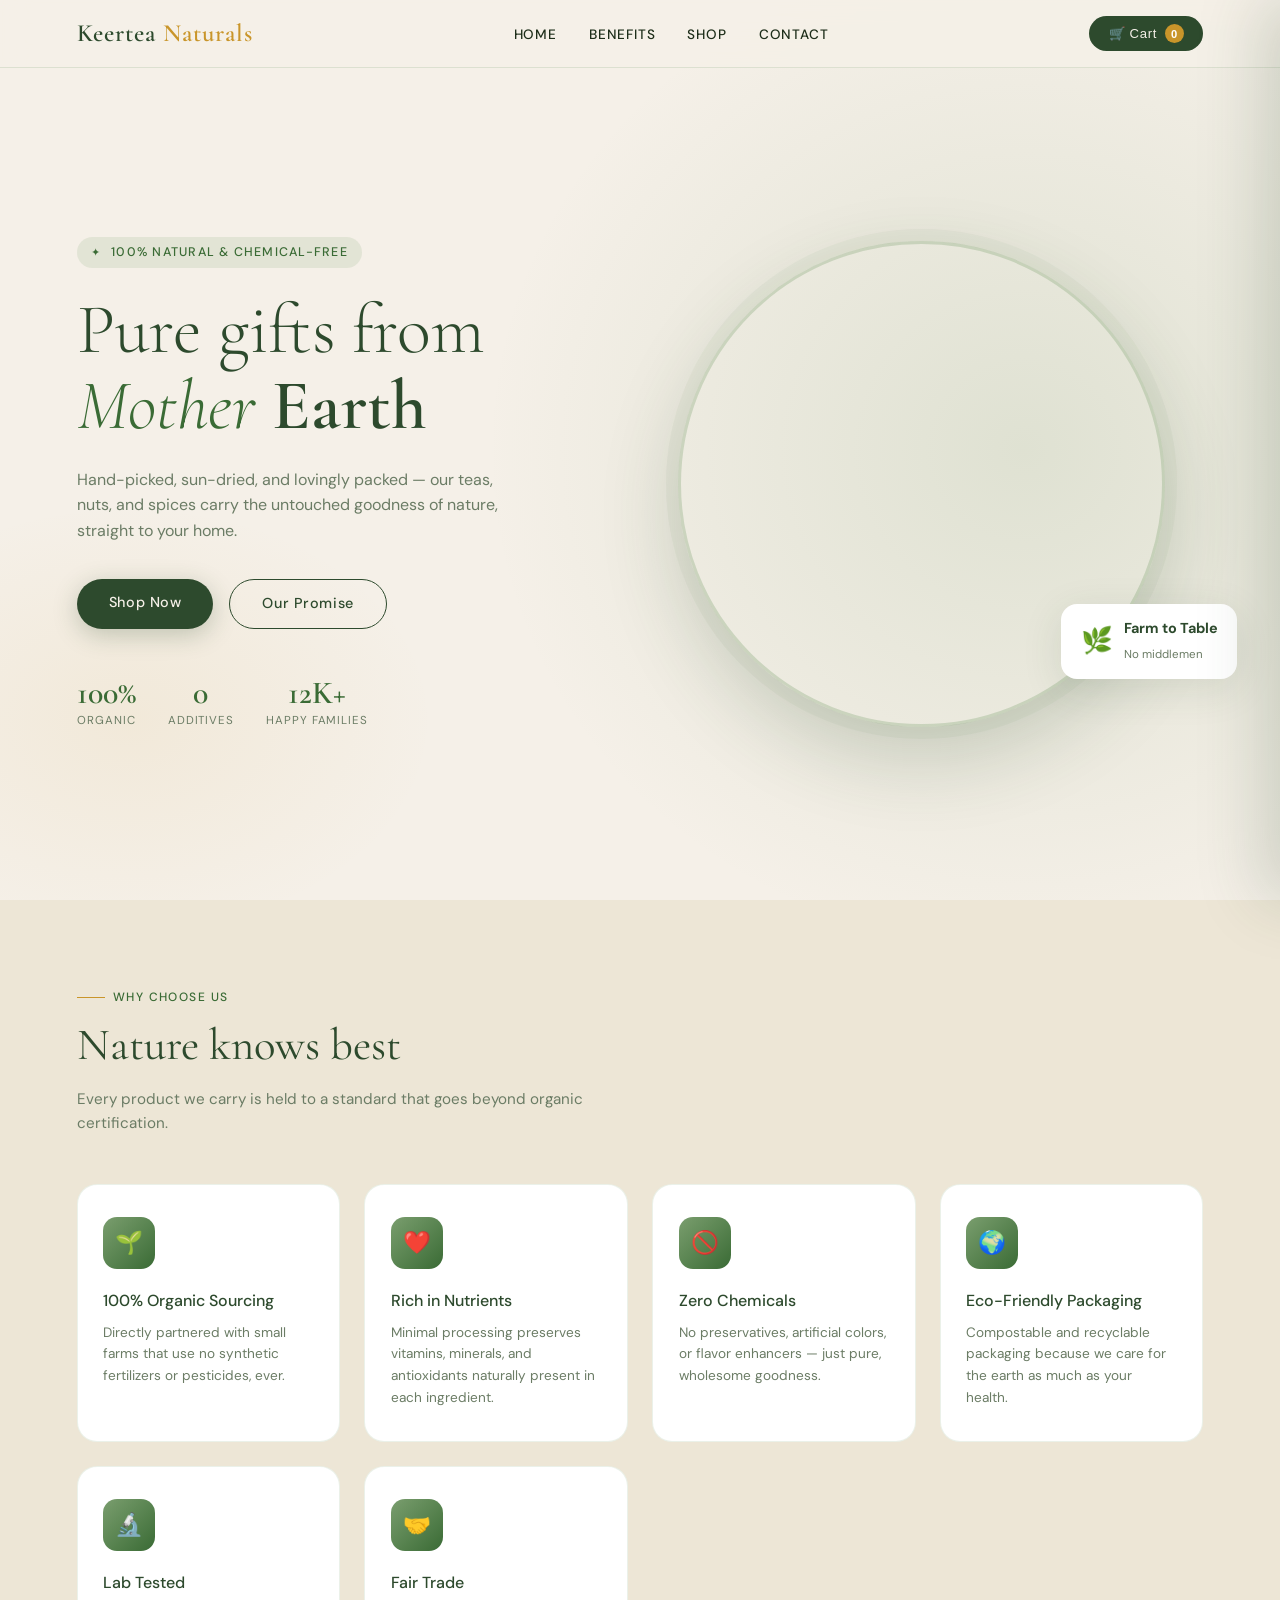
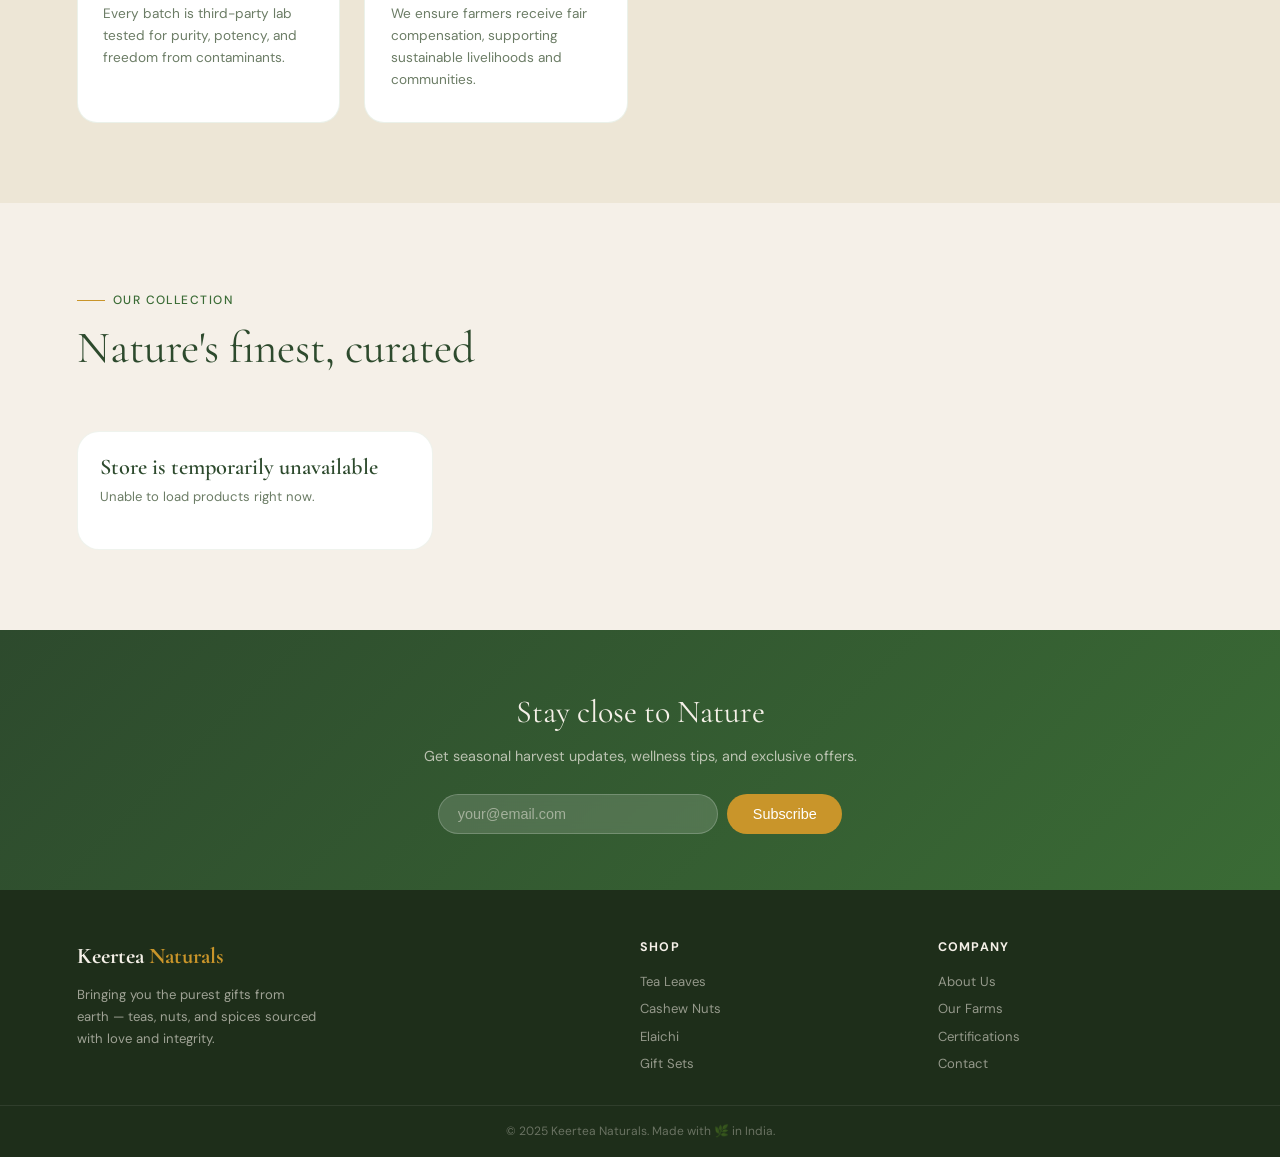
==== index.html @ 20f11849 "Initial commit" ====
<!DOCTYPE html>
<html lang="en">
<head>
<meta charset="UTF-8">
<meta name="viewport" content="width=device-width, initial-scale=1.0">
<title>KeerTea Naturals — Premium Tea & Spices</title>
<link href="https://fonts.googleapis.com/css2?family=Cormorant+Garamond:ital,wght@0,300;0,400;0,600;1,300;1,400&family=DM+Sans:wght@300;400;500&display=swap" rel="stylesheet">
<link rel="stylesheet" href="styles.css">
</head>
<body>

<!-- Global toast used for quick feedback like add-to-cart and form actions. -->
<div class="toast" id="toast"></div>

<!-- Full-screen mobile navigation toggled from the hamburger button. -->
<div class="mobile-menu" id="mobileMenu">
  <button class="mm-close" onclick="closeMobile()">✕</button>
  <a href="#hero" onclick="closeMobile()">Home</a>
  <a href="#benefits" onclick="closeMobile()">Benefits</a>
  <a href="#products" onclick="closeMobile()">Shop</a>
  <a href="#contact" onclick="closeMobile()">Contact</a>
</div>

<!-- Sticky site navigation. Cart count is updated dynamically from script.js. -->
<nav id="navbar">
  <a href="#hero" class="nav-logo">Keertea <span>Naturals</span></a>
  <ul class="nav-links">
    <li><a href="#hero">Home</a></li>
    <li><a href="#benefits">Benefits</a></li>
    <li><a href="#products">Shop</a></li>
    <li><a href="#contact">Contact</a></li>
  </ul>
  <div style="display:flex;gap:.8rem;align-items:center">
    <button class="cart-btn" onclick="toggleCart()">
      🛒 Cart <span class="cart-count" id="cartCount">0</span>
    </button>
    <button class="hamburger" onclick="openMobile()">
      <span></span><span></span><span></span>
    </button>
  </div>
</nav>

<!-- Hero section introduces the brand promise and primary call-to-action. -->
<section id="hero">
  <div class="hero-content">
    <div class="hero-eyebrow">100% Natural &amp; Chemical-Free</div>
    <h1 class="hero-title">
      Pure gifts from<br>
      <em>Mother</em> <strong>Earth</strong>
    </h1>
    <p class="hero-desc">
      Hand-picked, sun-dried, and lovingly packed — our teas, nuts, and spices carry the untouched goodness of nature, straight to your home.
    </p>
    <div class="hero-cta">
      <a href="#products" class="btn-primary">Shop Now</a>
      <a href="#benefits" class="btn-outline">Our Promise</a>
    </div>
    <div class="hero-stats">
      <div class="stat-item">
        <div class="stat-num">100%</div>
        <div class="stat-label">Organic</div>
      </div>
      <div class="stat-item">
        <div class="stat-num">0</div>
        <div class="stat-label">Additives</div>
      </div>
      <div class="stat-item">
        <div class="stat-num">12K+</div>
        <div class="stat-label">Happy Families</div>
      </div>
    </div>
  </div>
  <div class="hero-visual">
    <div class="hero-image-ring">
      <img src="https://images.unsplash.com/photo-1556909114-f6e7ad7d3136?w=700&q=80" alt="Natural products">
    </div>
    <div class="hero-badge">
      <div class="hero-badge-icon">🌿</div>
      <div class="hero-badge-text">
        <strong>Farm to Table</strong>
        <span>No middlemen</span>
      </div>
    </div>
  </div>
</section>

<!-- Brand trust signals and value proposition cards. -->
<section id="benefits">
  <div class="section-tag">Why Choose Us</div>
  <h2 class="section-title">Nature knows best</h2>
  <p class="section-subtitle">Every product we carry is held to a standard that goes beyond organic certification.</p>
  <div class="benefits-grid">
    <div class="benefit-card">
      <div class="benefit-icon">🌱</div>
      <h3>100% Organic Sourcing</h3>
      <p>Directly partnered with small farms that use no synthetic fertilizers or pesticides, ever.</p>
    </div>
    <div class="benefit-card">
      <div class="benefit-icon">❤️</div>
      <h3>Rich in Nutrients</h3>
      <p>Minimal processing preserves vitamins, minerals, and antioxidants naturally present in each ingredient.</p>
    </div>
    <div class="benefit-card">
      <div class="benefit-icon">🚫</div>
      <h3>Zero Chemicals</h3>
      <p>No preservatives, artificial colors, or flavor enhancers — just pure, wholesome goodness.</p>
    </div>
    <div class="benefit-card">
      <div class="benefit-icon">🌍</div>
      <h3>Eco-Friendly Packaging</h3>
      <p>Compostable and recyclable packaging because we care for the earth as much as your health.</p>
    </div>
    <div class="benefit-card">
      <div class="benefit-icon">🔬</div>
      <h3>Lab Tested</h3>
      <p>Every batch is third-party lab tested for purity, potency, and freedom from contaminants.</p>
    </div>
    <div class="benefit-card">
      <div class="benefit-icon">🤝</div>
      <h3>Fair Trade</h3>
      <p>We ensure farmers receive fair compensation, supporting sustainable livelihoods and communities.</p>
    </div>
  </div>
</section>

<!-- Product cards are rendered here dynamically from the PRODUCTS array. -->
<section id="products">
  <div class="products-header">
    <div>
      <div class="section-tag">Our Collection</div>
      <h2 class="section-title">Nature's finest, curated</h2>
    </div>
  </div>
  <div class="products-grid" id="productsGrid"></div>
</section>

<!-- Contact/newsletter section kept simple for a landing-page flow. -->
<div class="newsletter" id="contact">
  <h2>Stay close to Nature</h2>
  <p>Get seasonal harvest updates, wellness tips, and exclusive offers.</p>
  <div class="nl-form">
    <input class="nl-input" type="email" placeholder="your@email.com">
    <button class="nl-btn" onclick="showToast('🌿 Subscribed! Welcome to the Keertea family.')">Subscribe</button>
  </div>
</div>

<!-- Footer keeps quick links grouped for future expansion. -->
<footer>
  <div class="footer-brand">
    <h3>Keertea <span>Naturals</span></h3>
    <p>Bringing you the purest gifts from earth — teas, nuts, and spices sourced with love and integrity.</p>
  </div>
  <div>
    <h4>Shop</h4>
    <ul>
      <li><a href="#products">Tea Leaves</a></li>
      <li><a href="#products">Cashew Nuts</a></li>
      <li><a href="#products">Elaichi</a></li>
      <li><a href="#products">Gift Sets</a></li>
    </ul>
  </div>
  <div>
    <h4>Company</h4>
    <ul>
      <li><a href="#">About Us</a></li>
      <li><a href="#">Our Farms</a></li>
      <li><a href="#">Certifications</a></li>
      <li><a href="#">Contact</a></li>
    </ul>
  </div>
</footer>
<div class="footer-bottom">© 2025 Keertea Naturals. Made with 🌿 in India.</div>

<!-- Cart overlay and drawer are opened/closed by shared toggleCart() logic. -->
<div class="cart-overlay" id="cartOverlay" onclick="toggleCart()"></div>
<div class="cart-drawer" id="cartDrawer">
  <div class="cart-header">
    <h2>Your Cart 🛒</h2>
    <button class="cart-close" onclick="toggleCart()">✕</button>
  </div>
  <div class="cart-items" id="cartItems"></div>
  <div class="cart-footer" id="cartFooter" style="display:none">
    <div class="cart-total-row">
      <span class="cart-total-label">Subtotal</span>
      <span class="cart-total-val" id="cartSubtotal">₹0</span>
    </div>
    <div class="cart-total-row">
      <span class="cart-total-label">Shipping</span>
      <span class="cart-total-val">FREE</span>
    </div>
    <div class="cart-grand-row">
      <span class="cart-grand-label">Total</span>
      <span class="cart-grand-val" id="cartTotal">₹0</span>
    </div>
    <button class="checkout-btn" onclick="openCheckout()">Proceed to Checkout →</button>
  </div>
</div>

<!-- Checkout modal collects basic customer details before order confirmation. -->
<div class="modal-overlay" id="checkoutModal">
  <div class="modal">
    <div class="modal-top">
      <h2 class="modal-title">Checkout</h2>
      <button class="modal-close" onclick="closeCheckout()">✕</button>
    </div>
    <div class="modal-summary" id="checkoutSummary"></div>
    <div class="modal-form">
      <label>Full Name</label>
      <input type="text" placeholder="Priya Sharma" id="chkName">
      <label>Phone Number</label>
      <input type="tel" placeholder="+91 98765 43210" id="chkPhone">
      <label>Delivery Address</label>
      <input type="text" placeholder="House No., Street, City — PIN" id="chkAddr">
      <label>Payment Method</label>
      <select id="chkPay">
        <option>UPI / GPay / PhonePe</option>
        <option>Net Banking</option>
        <option>Credit / Debit Card</option>
        <option>Cash on Delivery</option>
      </select>
    </div>
    <button class="pay-btn" onclick="placeOrder()">💳 Proceed to Payment</button>
    <p class="modal-note">🔒 Secure & encrypted checkout. Your data is safe.</p>
  </div>
</div>

<!-- Success modal is shown after placeOrder() clears the cart state. -->
<div class="modal-overlay" id="successModal">
  <div class="modal success-modal">
    <div class="success-icon">🎉</div>
    <h2 class="success-title">Order Placed!</h2>
    <p class="success-msg" id="successMsg">Thank you for your order. We'll dispatch it shortly.<br><br>Expect delivery in 3–5 business days.</p>
    <br>
    <button class="btn-primary" style="margin:0 auto;display:block" onclick="closeSuccess()">Continue Shopping</button>
  </div>
</div>

<script src="script.js"></script>
</body>
</html>
---- styles.css ----
*, *::before, *::after { box-sizing: border-box; margin: 0; padding: 0; }

:root {
  /* Shared design tokens so future contributors can adjust the theme centrally. */
  --moss:    #2d4a2d;
  --forest:  #3a6b35;
  --sage:    #7a9e6e;
  --cream:   #f5f0e8;
  --parchment: #ede6d6;
  --sand:    #c8b89a;
  --bark:    #6b4f35;
  --gold:    #c9952a;
  --text:    #1e2e1a;
  --muted:   #6b7c65;
  --white:   #ffffff;
  --shadow:  rgba(45,74,45,.12);
}

html { scroll-behavior: smooth; }

body {
  font-family: 'DM Sans', sans-serif;
  background: var(--cream);
  color: var(--text);
  line-height: 1.6;
  overflow-x: hidden;
}

/* ── SCROLLBAR ── */
::-webkit-scrollbar { width: 6px; }
::-webkit-scrollbar-track { background: var(--parchment); }
::-webkit-scrollbar-thumb { background: var(--sage); border-radius: 3px; }

/* ── NAVBAR ── */
nav {
  position: fixed; top: 0; left: 0; right: 0; z-index: 1000;
  display: flex; align-items: center; justify-content: space-between;
  padding: 0 6vw;
  height: 68px;
  background: rgba(245,240,232,.92);
  backdrop-filter: blur(14px);
  border-bottom: 1px solid rgba(122,158,110,.2);
  transition: box-shadow .3s;
}
nav.scrolled { box-shadow: 0 4px 32px var(--shadow); }

.nav-logo {
  font-family: 'Cormorant Garamond', serif;
  font-size: 1.55rem; font-weight: 600;
  color: var(--moss); letter-spacing: .04em;
  text-decoration: none;
}
.nav-logo span { color: var(--gold); }

.nav-links { display: flex; gap: 2rem; list-style: none; }
.nav-links a {
  text-decoration: none; color: var(--text);
  font-size: .85rem; font-weight: 500; letter-spacing: .06em; text-transform: uppercase;
  position: relative; padding-bottom: 3px;
  transition: color .25s;
}
.nav-links a::after {
  content: ''; position: absolute; bottom: 0; left: 0;
  width: 0; height: 1.5px; background: var(--forest);
  transition: width .3s;
}
.nav-links a:hover { color: var(--forest); }
.nav-links a:hover::after { width: 100%; }

.cart-btn {
  position: relative; background: var(--moss); color: var(--cream);
  border: none; border-radius: 50px; padding: .5rem 1.2rem;
  cursor: pointer; font-size: .82rem; font-weight: 500; letter-spacing: .05em;
  display: flex; align-items: center; gap: .5rem;
  transition: background .25s, transform .2s;
}
.cart-btn:hover { background: var(--forest); transform: translateY(-1px); }
.cart-count {
  background: var(--gold); color: var(--white);
  border-radius: 50%; width: 19px; height: 19px;
  display: flex; align-items: center; justify-content: center;
  font-size: .7rem; font-weight: 700;
  transition: transform .3s;
}
.cart-count.bump { animation: bump .3s ease; }
@keyframes bump { 0%,100%{transform:scale(1)} 50%{transform:scale(1.5)} }

.hamburger { display: none; flex-direction: column; gap: 5px; cursor: pointer; background: none; border: none; }
.hamburger span { display: block; width: 22px; height: 2px; background: var(--moss); border-radius: 2px; transition: .3s; }

/* ── HERO ── */
#hero {
  min-height: 100vh;
  display: grid; grid-template-columns: 1fr 1fr; align-items: center;
  padding: 0 6vw; padding-top: 68px;
  background:
    radial-gradient(ellipse 60% 80% at 80% 50%, rgba(122,158,110,.18) 0%, transparent 70%),
    radial-gradient(ellipse 40% 40% at 10% 80%, rgba(201,149,42,.08) 0%, transparent 60%),
    var(--cream);
  position: relative; overflow: hidden;
}
.hero-bg-leaf {
  position: absolute; right: -6%; top: 8%; width: 58%;
  opacity: .07; pointer-events: none;
}

.hero-content { position: relative; z-index: 1; }
.hero-eyebrow {
  display: inline-flex; align-items: center; gap: .6rem;
  background: rgba(122,158,110,.15); color: var(--forest);
  padding: .35rem .9rem; border-radius: 50px;
  font-size: .78rem; font-weight: 500; letter-spacing: .1em; text-transform: uppercase;
  margin-bottom: 1.5rem;
  animation: fadeUp .8s ease both;
}
.hero-eyebrow::before { content: '✦'; font-size: .7rem; }

.hero-title {
  font-family: 'Cormorant Garamond', serif;
  font-size: clamp(2.8rem, 5.5vw, 5rem); font-weight: 300; line-height: 1.08;
  color: var(--moss); margin-bottom: 1.4rem;
  animation: fadeUp .8s .15s ease both;
}
.hero-title em { font-style: italic; color: var(--forest); }
.hero-title strong { font-weight: 600; }

.hero-desc {
  font-size: 1rem; color: var(--muted); max-width: 440px; margin-bottom: 2.2rem;
  animation: fadeUp .8s .25s ease both;
}

.hero-cta {
  display: flex; gap: 1rem; flex-wrap: wrap;
  animation: fadeUp .8s .35s ease both;
}
.btn-primary {
  background: var(--moss); color: var(--cream);
  padding: .8rem 2rem; border: none; border-radius: 50px;
  font-size: .9rem; font-weight: 500; letter-spacing: .04em;
  cursor: pointer; text-decoration: none;
  transition: background .25s, transform .2s, box-shadow .25s;
  box-shadow: 0 6px 24px rgba(45,74,45,.25);
}
.btn-primary:hover { background: var(--forest); transform: translateY(-2px); box-shadow: 0 10px 32px rgba(45,74,45,.3); }

.btn-outline {
  background: transparent; color: var(--moss);
  padding: .8rem 2rem; border: 1.5px solid var(--moss); border-radius: 50px;
  font-size: .9rem; font-weight: 500; letter-spacing: .04em;
  cursor: pointer; text-decoration: none;
  transition: background .25s, color .25s, transform .2s;
}
.btn-outline:hover { background: var(--moss); color: var(--cream); transform: translateY(-2px); }

.hero-stats {
  display: flex; gap: 2rem; margin-top: 3rem;
  animation: fadeUp .8s .45s ease both;
}
.stat-item { text-align: center; }
.stat-num {
  font-family: 'Cormorant Garamond', serif;
  font-size: 2rem; font-weight: 600; color: var(--forest); line-height: 1;
}
.stat-label { font-size: .72rem; color: var(--muted); text-transform: uppercase; letter-spacing: .08em; margin-top: .2rem; }

.hero-visual {
  position: relative; display: flex; align-items: center; justify-content: center;
  animation: fadeIn 1.2s .2s ease both;
}
/* Decorative badge sits outside the image ring on large screens only. */
.hero-image-ring {
  width: clamp(300px, 38vw, 520px); height: clamp(300px, 38vw, 520px);
  border-radius: 50%; overflow: hidden;
  border: 3px solid rgba(122,158,110,.3);
  box-shadow: 0 30px 80px rgba(45,74,45,.2), 0 0 0 12px rgba(122,158,110,.07);
  position: relative;
}
.hero-image-ring img { width: 100%; height: 100%; object-fit: cover; }
.hero-badge {
  position: absolute; bottom: 10%; right: -6%;
  background: var(--white); border-radius: 16px;
  padding: .8rem 1.2rem;
  box-shadow: 0 10px 40px var(--shadow);
  display: flex; align-items: center; gap: .7rem;
  animation: float 4s ease-in-out infinite;
}
.hero-badge-icon { font-size: 1.6rem; }
.hero-badge-text strong { display: block; font-size: .9rem; color: var(--moss); }
.hero-badge-text span { font-size: .72rem; color: var(--muted); }

@keyframes float { 0%,100%{transform:translateY(0)} 50%{transform:translateY(-10px)} }
@keyframes fadeUp { from{opacity:0;transform:translateY(28px)} to{opacity:1;transform:translateY(0)} }
@keyframes fadeIn { from{opacity:0} to{opacity:1} }

/* ── SECTION UTILS ── */
section { padding: 5rem 6vw; }
.section-tag {
  display: inline-flex; align-items: center; gap: .5rem;
  color: var(--forest); font-size: .75rem; font-weight: 500;
  letter-spacing: .12em; text-transform: uppercase; margin-bottom: .8rem;
}
.section-tag::before { content: ''; display: block; width: 28px; height: 1.5px; background: var(--gold); }
.section-title {
  font-family: 'Cormorant Garamond', serif;
  font-size: clamp(2rem, 3.5vw, 3rem); font-weight: 400; line-height: 1.15;
  color: var(--moss); margin-bottom: 1rem;
}
.section-subtitle { color: var(--muted); max-width: 520px; font-size: .95rem; }

/* ── BENEFITS ── */
#benefits { background: var(--parchment); }
.benefits-grid {
  display: grid; grid-template-columns: repeat(auto-fit, minmax(230px, 1fr));
  gap: 1.5rem; margin-top: 3rem;
}
.benefit-card {
  background: var(--white); border-radius: 20px;
  padding: 2rem 1.6rem;
  border: 1px solid rgba(122,158,110,.15);
  transition: transform .3s, box-shadow .3s;
  cursor: default;
}
.benefit-card:hover { transform: translateY(-6px); box-shadow: 0 20px 50px var(--shadow); }
.benefit-icon {
  width: 52px; height: 52px; border-radius: 14px;
  background: linear-gradient(135deg, var(--sage), var(--forest));
  display: flex; align-items: center; justify-content: center;
  font-size: 1.4rem; margin-bottom: 1.2rem;
}
.benefit-card h3 { font-size: 1rem; font-weight: 500; color: var(--moss); margin-bottom: .5rem; }
.benefit-card p { font-size: .85rem; color: var(--muted); line-height: 1.6; }

/* ── PRODUCTS ── */
#products { background: var(--cream); }
.products-header { display: flex; justify-content: space-between; align-items: flex-end; margin-bottom: 2.5rem; flex-wrap: wrap; gap: 1rem; }
.products-grid {
  display: grid;
  /* Auto-fill keeps cards fluid without maintaining fixed column counts. */
  grid-template-columns: repeat(auto-fill, minmax(280px, 1fr));
  gap: 1.8rem;
}

.product-card {
  background: var(--white); border-radius: 22px;
  overflow: hidden; border: 1px solid rgba(122,158,110,.12);
  transition: transform .35s, box-shadow .35s;
  position: relative;
}
.product-card:hover { transform: translateY(-8px); box-shadow: 0 28px 60px rgba(45,74,45,.15); }

.product-img-wrap {
  position: relative; height: 230px; overflow: hidden;
  background: linear-gradient(135deg, var(--parchment), #e8e0d0);
}
.product-img-wrap img {
  width: 100%; height: 100%; object-fit: cover;
  transition: transform .5s ease;
}
.product-card:hover .product-img-wrap img { transform: scale(1.07); }
.product-badge {
  position: absolute; top: 12px; left: 12px;
  background: var(--forest); color: var(--white);
  font-size: .68rem; font-weight: 500; letter-spacing: .08em; text-transform: uppercase;
  padding: .28rem .7rem; border-radius: 50px;
}

.product-body { padding: 1.4rem 1.4rem 1.6rem; }
.product-meta { display: flex; align-items: center; justify-content: space-between; margin-bottom: .5rem; }
.product-category { font-size: .7rem; color: var(--sage); text-transform: uppercase; letter-spacing: .1em; font-weight: 500; }
.product-rating { font-size: .75rem; color: var(--gold); }
.product-name {
  font-family: 'Cormorant Garamond', serif;
  font-size: 1.4rem; font-weight: 600; color: var(--moss);
  margin-bottom: .4rem; line-height: 1.2;
}
.product-desc { font-size: .82rem; color: var(--muted); margin-bottom: 1rem; line-height: 1.55; }

.product-price-row { display: flex; align-items: center; gap: .8rem; margin-bottom: 1.1rem; }
.product-price {
  font-family: 'Cormorant Garamond', serif;
  font-size: 1.5rem; font-weight: 600; color: var(--forest);
}
.product-weight { font-size: .75rem; color: var(--muted); background: var(--parchment); padding: .2rem .6rem; border-radius: 50px; }

.qty-row { display: flex; align-items: center; gap: .7rem; margin-bottom: 1rem; }
.qty-ctrl {
  display: flex; align-items: center;
  border: 1.5px solid rgba(122,158,110,.3); border-radius: 50px;
  overflow: hidden;
}
.qty-btn {
  width: 34px; height: 34px; border: none; background: transparent;
  cursor: pointer; font-size: 1.1rem; color: var(--moss);
  transition: background .2s, color .2s;
  display: flex; align-items: center; justify-content: center;
}
.qty-btn:hover { background: var(--forest); color: var(--white); }
.qty-val { min-width: 30px; text-align: center; font-weight: 500; font-size: .9rem; }

.add-to-cart {
  width: 100%; padding: .7rem; border: none; border-radius: 50px;
  background: var(--moss); color: var(--cream);
  font-size: .85rem; font-weight: 500; letter-spacing: .04em;
  cursor: pointer; transition: background .25s, transform .2s;
  display: flex; align-items: center; justify-content: center; gap: .5rem;
}
.add-to-cart:hover { background: var(--forest); transform: scale(1.02); }
.add-to-cart:active { transform: scale(.98); }
.add-to-cart.added { background: var(--gold); }

/* ── CART DRAWER ── */
.cart-overlay {
  position: fixed; inset: 0; background: rgba(30,46,26,.45);
  z-index: 2000; opacity: 0; pointer-events: none;
  transition: opacity .35s;
  backdrop-filter: blur(3px);
}
.cart-overlay.open { opacity: 1; pointer-events: all; }

.cart-drawer {
  position: fixed; top: 0; right: 0; bottom: 0;
  width: min(420px, 100vw);
  background: var(--white); z-index: 2001;
  display: flex; flex-direction: column;
  transform: translateX(100%); transition: transform .4s cubic-bezier(.4,0,.2,1);
  box-shadow: -20px 0 60px rgba(45,74,45,.18);
}
/* The drawer slides in independently from the semi-transparent overlay. */
.cart-drawer.open { transform: translateX(0); }

.cart-header {
  padding: 1.4rem 1.6rem;
  border-bottom: 1px solid var(--parchment);
  display: flex; align-items: center; justify-content: space-between;
  background: var(--cream);
}
.cart-header h2 {
  font-family: 'Cormorant Garamond', serif;
  font-size: 1.5rem; font-weight: 600; color: var(--moss);
}
.cart-close {
  width: 36px; height: 36px; border-radius: 50%;
  border: 1.5px solid var(--sand); background: transparent;
  cursor: pointer; font-size: 1rem; color: var(--muted);
  display: flex; align-items: center; justify-content: center;
  transition: background .2s, color .2s;
}
.cart-close:hover { background: var(--moss); color: var(--white); border-color: var(--moss); }

.cart-items { flex: 1; overflow-y: auto; padding: 1rem 1.6rem; }
.cart-empty {
  display: flex; flex-direction: column; align-items: center;
  justify-content: center; height: 100%; gap: 1rem; color: var(--muted);
  font-size: .9rem; text-align: center; padding: 2rem;
}
.cart-empty-icon { font-size: 3.5rem; opacity: .4; }

.cart-item {
  display: flex; gap: 1rem; padding: 1rem 0;
  border-bottom: 1px solid var(--parchment);
  animation: fadeUp .3s ease both;
}
.cart-item-img {
  width: 70px; height: 70px; border-radius: 12px;
  object-fit: cover; flex-shrink: 0;
  border: 1px solid var(--parchment);
}
.cart-item-info { flex: 1; }
.cart-item-name { font-weight: 500; font-size: .9rem; color: var(--moss); margin-bottom: .2rem; }
.cart-item-weight { font-size: .75rem; color: var(--muted); margin-bottom: .5rem; }
.cart-item-row { display: flex; align-items: center; justify-content: space-between; }
.cart-item-price { font-family: 'Cormorant Garamond', serif; font-size: 1.1rem; font-weight: 600; color: var(--forest); }
.cart-item-qty {
  display: flex; align-items: center;
  border: 1.5px solid var(--parchment); border-radius: 50px; overflow: hidden;
}
.cq-btn {
  width: 28px; height: 28px; border: none; background: transparent;
  cursor: pointer; font-size: .9rem; color: var(--muted);
  transition: background .2s; display: flex; align-items: center; justify-content: center;
}
.cq-btn:hover { background: var(--parchment); color: var(--moss); }
.cq-val { min-width: 26px; text-align: center; font-size: .85rem; font-weight: 500; }
.remove-btn {
  background: none; border: none; cursor: pointer; color: var(--sand);
  font-size: .85rem; transition: color .2s; margin-left: .4rem;
}
.remove-btn:hover { color: #c0392b; }

.cart-footer {
  padding: 1.4rem 1.6rem;
  background: var(--cream);
  border-top: 1px solid var(--parchment);
}
.cart-total-row {
  display: flex; justify-content: space-between; align-items: center;
  margin-bottom: .6rem;
}
.cart-total-label { font-size: .82rem; color: var(--muted); }
.cart-total-val { font-size: .9rem; font-weight: 500; color: var(--text); }
.cart-grand-row {
  display: flex; justify-content: space-between; align-items: center;
  padding-top: .8rem; margin-bottom: 1.2rem;
  border-top: 1.5px solid var(--sand);
}
.cart-grand-label { font-size: 1rem; font-weight: 500; color: var(--moss); }
.cart-grand-val {
  font-family: 'Cormorant Garamond', serif;
  font-size: 1.7rem; font-weight: 600; color: var(--forest);
}
.checkout-btn {
  width: 100%; padding: .9rem; border: none; border-radius: 50px;
  background: linear-gradient(135deg, var(--forest), var(--moss));
  color: var(--cream); font-size: .95rem; font-weight: 500; letter-spacing: .04em;
  cursor: pointer;
  transition: transform .2s, box-shadow .2s;
  box-shadow: 0 8px 24px rgba(45,74,45,.3);
}
.checkout-btn:hover { transform: translateY(-2px); box-shadow: 0 14px 36px rgba(45,74,45,.35); }
.checkout-btn:active { transform: scale(.98); }

/* ── CHECKOUT MODAL ── */
.modal-overlay {
  position: fixed; inset: 0; background: rgba(30,46,26,.55);
  z-index: 3000; display: flex; align-items: center; justify-content: center;
  padding: 1rem; opacity: 0; pointer-events: none;
  transition: opacity .3s; backdrop-filter: blur(6px);
}
.modal-overlay.open { opacity: 1; pointer-events: all; }
.modal {
  background: var(--white); border-radius: 24px; width: 100%; max-width: 460px;
  padding: 2.4rem; transform: scale(.92) translateY(20px);
  transition: transform .35s cubic-bezier(.4,0,.2,1);
  box-shadow: 0 40px 100px rgba(45,74,45,.25);
}
.modal-overlay.open .modal { transform: scale(1) translateY(0); }
.modal-top { display: flex; justify-content: space-between; align-items: flex-start; margin-bottom: 1.8rem; }
.modal-title { font-family: 'Cormorant Garamond', serif; font-size: 1.8rem; font-weight: 600; color: var(--moss); }
.modal-close { background: none; border: none; cursor: pointer; font-size: 1.2rem; color: var(--muted); transition: color .2s; }
.modal-close:hover { color: var(--text); }
.modal-summary { background: var(--parchment); border-radius: 14px; padding: 1.2rem 1.4rem; margin-bottom: 1.6rem; }
.modal-summary h3 { font-size: .78rem; text-transform: uppercase; letter-spacing: .1em; color: var(--muted); margin-bottom: .8rem; }
.ms-row { display: flex; justify-content: space-between; font-size: .9rem; padding: .3rem 0; }
.ms-total { display: flex; justify-content: space-between; font-weight: 600; font-size: 1.1rem; color: var(--moss); padding-top: .6rem; border-top: 1px solid var(--sand); margin-top: .4rem; }
.ms-total span:last-child { font-family: 'Cormorant Garamond', serif; font-size: 1.3rem; color: var(--forest); }
.modal-form label { display: block; font-size: .78rem; font-weight: 500; text-transform: uppercase; letter-spacing: .08em; color: var(--muted); margin-bottom: .35rem; margin-top: 1rem; }
.modal-form input, .modal-form select {
  width: 100%; padding: .7rem 1rem; border: 1.5px solid var(--parchment); border-radius: 10px;
  font-family: 'DM Sans', sans-serif; font-size: .9rem; color: var(--text); background: var(--cream);
  outline: none; transition: border-color .2s;
}
.modal-form input:focus, .modal-form select:focus { border-color: var(--sage); }
.pay-btn {
  width: 100%; margin-top: 1.6rem; padding: .9rem;
  background: linear-gradient(135deg, var(--gold), #a8761e);
  color: var(--white); border: none; border-radius: 50px;
  font-size: .95rem; font-weight: 500; letter-spacing: .04em; cursor: pointer;
  box-shadow: 0 8px 28px rgba(201,149,42,.35);
  transition: transform .2s, box-shadow .2s;
}
.pay-btn:hover { transform: translateY(-2px); box-shadow: 0 14px 38px rgba(201,149,42,.4); }
.modal-note { text-align: center; font-size: .75rem; color: var(--muted); margin-top: .8rem; }

/* ── SUCCESS ── */
.success-modal {
  text-align: center; padding: 3rem 2rem;
}
.success-icon { font-size: 3.5rem; margin-bottom: 1rem; }
.success-title { font-family: 'Cormorant Garamond', serif; font-size: 2rem; color: var(--forest); margin-bottom: .6rem; }
.success-msg { color: var(--muted); font-size: .9rem; }

/* ── NEWSLETTER STRIP ── */
.newsletter {
  background: linear-gradient(135deg, var(--moss), var(--forest));
  padding: 3.5rem 6vw; text-align: center; color: var(--cream);
}
.newsletter h2 { font-family: 'Cormorant Garamond', serif; font-size: 2rem; font-weight: 400; margin-bottom: .5rem; }
.newsletter p { opacity: .7; font-size: .9rem; margin-bottom: 1.6rem; }
.nl-form { display: flex; gap: .6rem; justify-content: center; flex-wrap: wrap; }
.nl-input {
  padding: .7rem 1.2rem; border-radius: 50px; border: none;
  background: rgba(255,255,255,.15); color: var(--cream);
  font-size: .9rem; width: 280px; outline: none;
  backdrop-filter: blur(6px); border: 1px solid rgba(255,255,255,.2);
}
.nl-input::placeholder { color: rgba(245,240,232,.5); }
.nl-btn {
  padding: .7rem 1.6rem; border-radius: 50px; border: none;
  background: var(--gold); color: var(--white);
  font-size: .9rem; font-weight: 500; cursor: pointer;
  transition: background .2s;
}
.nl-btn:hover { background: #a8761e; }

/* ── FOOTER ── */
footer {
  background: var(--text); color: rgba(245,240,232,.6);
  padding: 3rem 6vw 1.5rem;
  display: grid; grid-template-columns: 2fr 1fr 1fr; gap: 2rem;
}
.footer-brand h3 { font-family: 'Cormorant Garamond', serif; font-size: 1.4rem; color: var(--cream); margin-bottom: .6rem; }
.footer-brand h3 span { color: var(--gold); }
.footer-brand p { font-size: .82rem; line-height: 1.7; max-width: 240px; }
footer h4 { font-size: .78rem; text-transform: uppercase; letter-spacing: .1em; color: var(--cream); margin-bottom: .8rem; }
footer ul { list-style: none; }
footer ul li { font-size: .82rem; margin-bottom: .4rem; }
footer ul li a { color: rgba(245,240,232,.55); text-decoration: none; transition: color .2s; }
footer ul li a:hover { color: var(--cream); }
.footer-bottom {
  background: var(--text); padding: 1rem 6vw;
  border-top: 1px solid rgba(255,255,255,.08);
  text-align: center; font-size: .75rem; color: rgba(245,240,232,.35);
}

/* ── TOAST ── */
.toast {
  position: fixed; bottom: 2rem; left: 50%; transform: translateX(-50%) translateY(80px);
  background: var(--moss); color: var(--cream);
  padding: .7rem 1.4rem; border-radius: 50px;
  font-size: .85rem; font-weight: 500;
  z-index: 5000; opacity: 0; transition: transform .35s, opacity .35s;
  white-space: nowrap;
}
.toast.show { opacity: 1; transform: translateX(-50%) translateY(0); }

/* ── RESPONSIVE ── */
@media (max-width: 860px) {
  /* Tablet/mobile layout collapses the hero to a single content column. */
  #hero { grid-template-columns: 1fr; text-align: center; padding-top: 88px; }
  .hero-desc { margin: 0 auto 2rem; }
  .hero-cta { justify-content: center; }
  .hero-stats { justify-content: center; }
  .hero-visual { display: none; }
  .nav-links { display: none; }
  .hamburger { display: flex; }
  footer { grid-template-columns: 1fr 1fr; }
}
@media (max-width: 560px) {
  section { padding: 3.5rem 5vw; }
  nav { padding: 0 5vw; }
  footer { grid-template-columns: 1fr; }
  .products-grid { grid-template-columns: 1fr; }
}

/* Full-screen mobile menu intentionally replaces inline nav links on small screens. */
.mobile-menu {
  display: none; position: fixed; inset: 0; background: var(--cream);
  z-index: 999; flex-direction: column; align-items: center; justify-content: center;
  gap: 2.4rem;
}
.mobile-menu.open { display: flex; }
.mobile-menu a {
  font-family: 'Cormorant Garamond', serif;
  font-size: 2rem; color: var(--moss); text-decoration: none;
  transition: color .2s;
}
.mobile-menu a:hover { color: var(--forest); }
.mm-close { position: absolute; top: 1.2rem; right: 1.4rem; background: none; border: none; font-size: 1.4rem; cursor: pointer; color: var(--muted); }
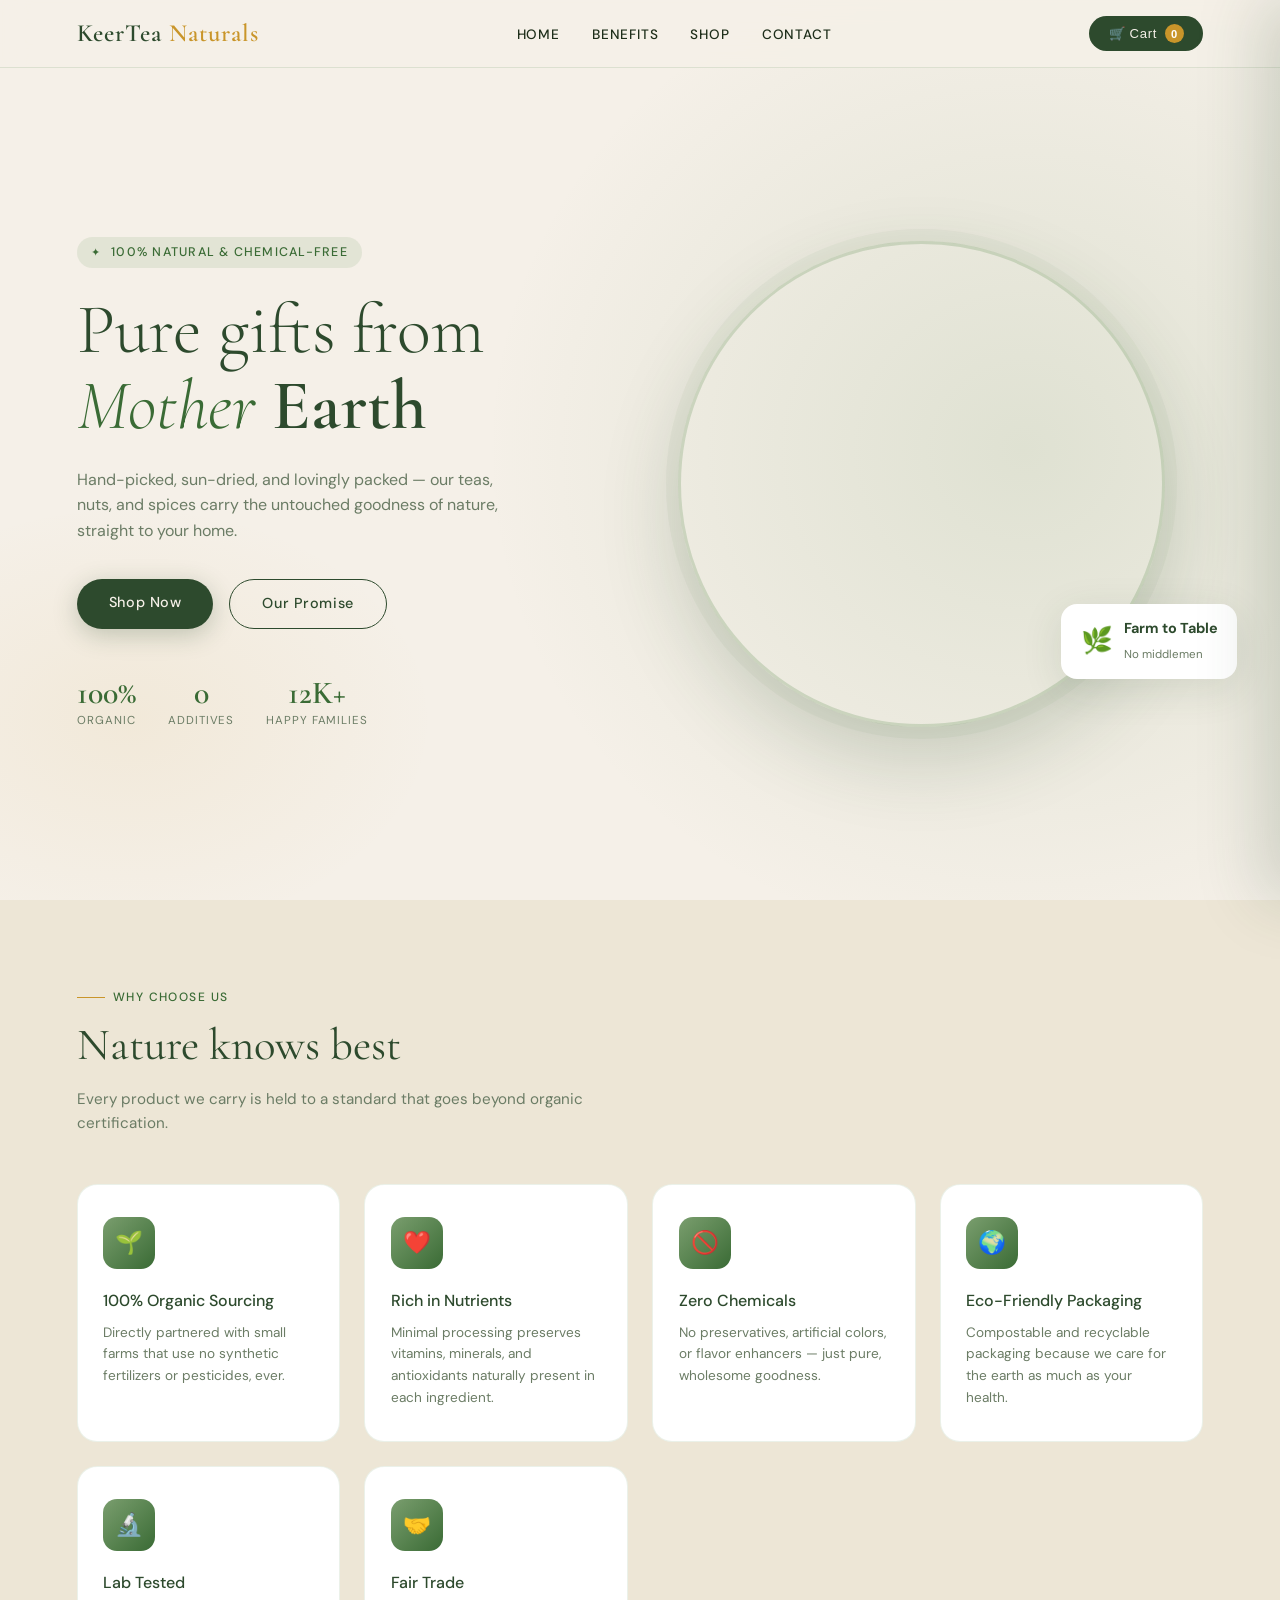
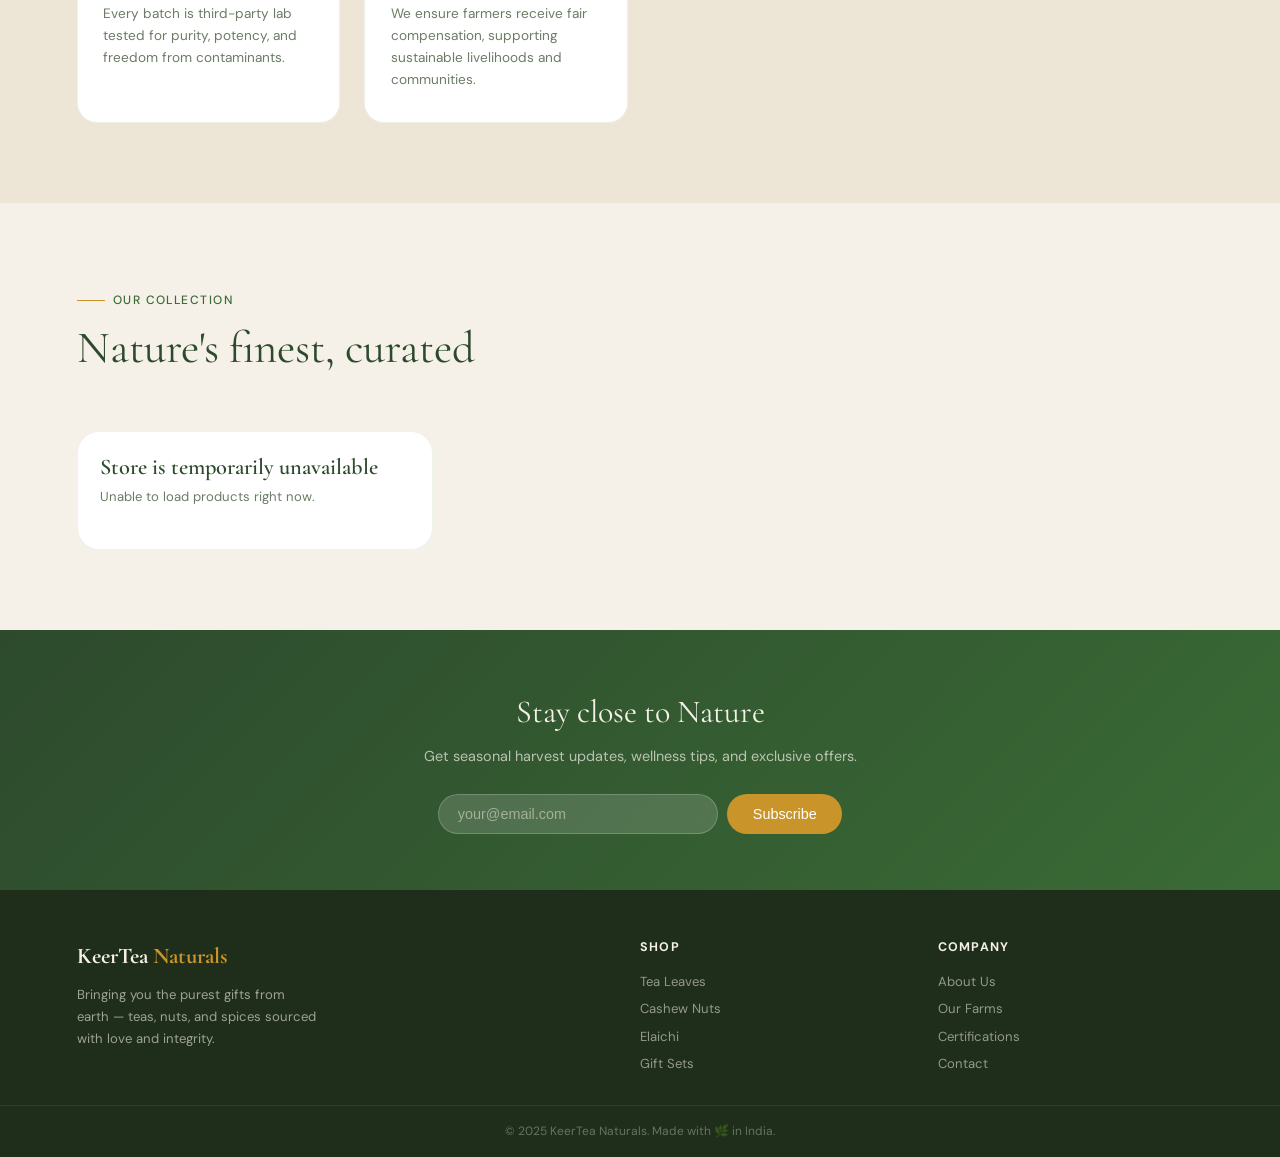
==== commit 145a9a16: "Changes in admin side to edit products" ====
--- a/index.html
+++ b/index.html
@@ -23,7 +23,7 @@
 
 <!-- Sticky site navigation. Cart count is updated dynamically from script.js. -->
 <nav id="navbar">
-  <a href="#hero" class="nav-logo">Keertea <span>Naturals</span></a>
+  <a href="#hero" class="nav-logo">KeerTea <span>Naturals</span></a>
   <ul class="nav-links">
     <li><a href="#hero">Home</a></li>
     <li><a href="#benefits">Benefits</a></li>
@@ -140,14 +140,14 @@
   <p>Get seasonal harvest updates, wellness tips, and exclusive offers.</p>
   <div class="nl-form">
     <input class="nl-input" type="email" placeholder="your@email.com">
-    <button class="nl-btn" onclick="showToast('🌿 Subscribed! Welcome to the Keertea family.')">Subscribe</button>
+    <button class="nl-btn" onclick="showToast('🌿 Subscribed! Welcome to the KeerTea family.')">Subscribe</button>
   </div>
 </div>
 
 <!-- Footer keeps quick links grouped for future expansion. -->
 <footer>
   <div class="footer-brand">
-    <h3>Keertea <span>Naturals</span></h3>
+    <h3>KeerTea <span>Naturals</span></h3>
     <p>Bringing you the purest gifts from earth — teas, nuts, and spices sourced with love and integrity.</p>
   </div>
   <div>
@@ -169,7 +169,7 @@
     </ul>
   </div>
 </footer>
-<div class="footer-bottom">© 2025 Keertea Naturals. Made with 🌿 in India.</div>
+<div class="footer-bottom">© 2025 KeerTea Naturals. Made with 🌿 in India.</div>
 
 <!-- Cart overlay and drawer are opened/closed by shared toggleCart() logic. -->
 <div class="cart-overlay" id="cartOverlay" onclick="toggleCart()"></div>
